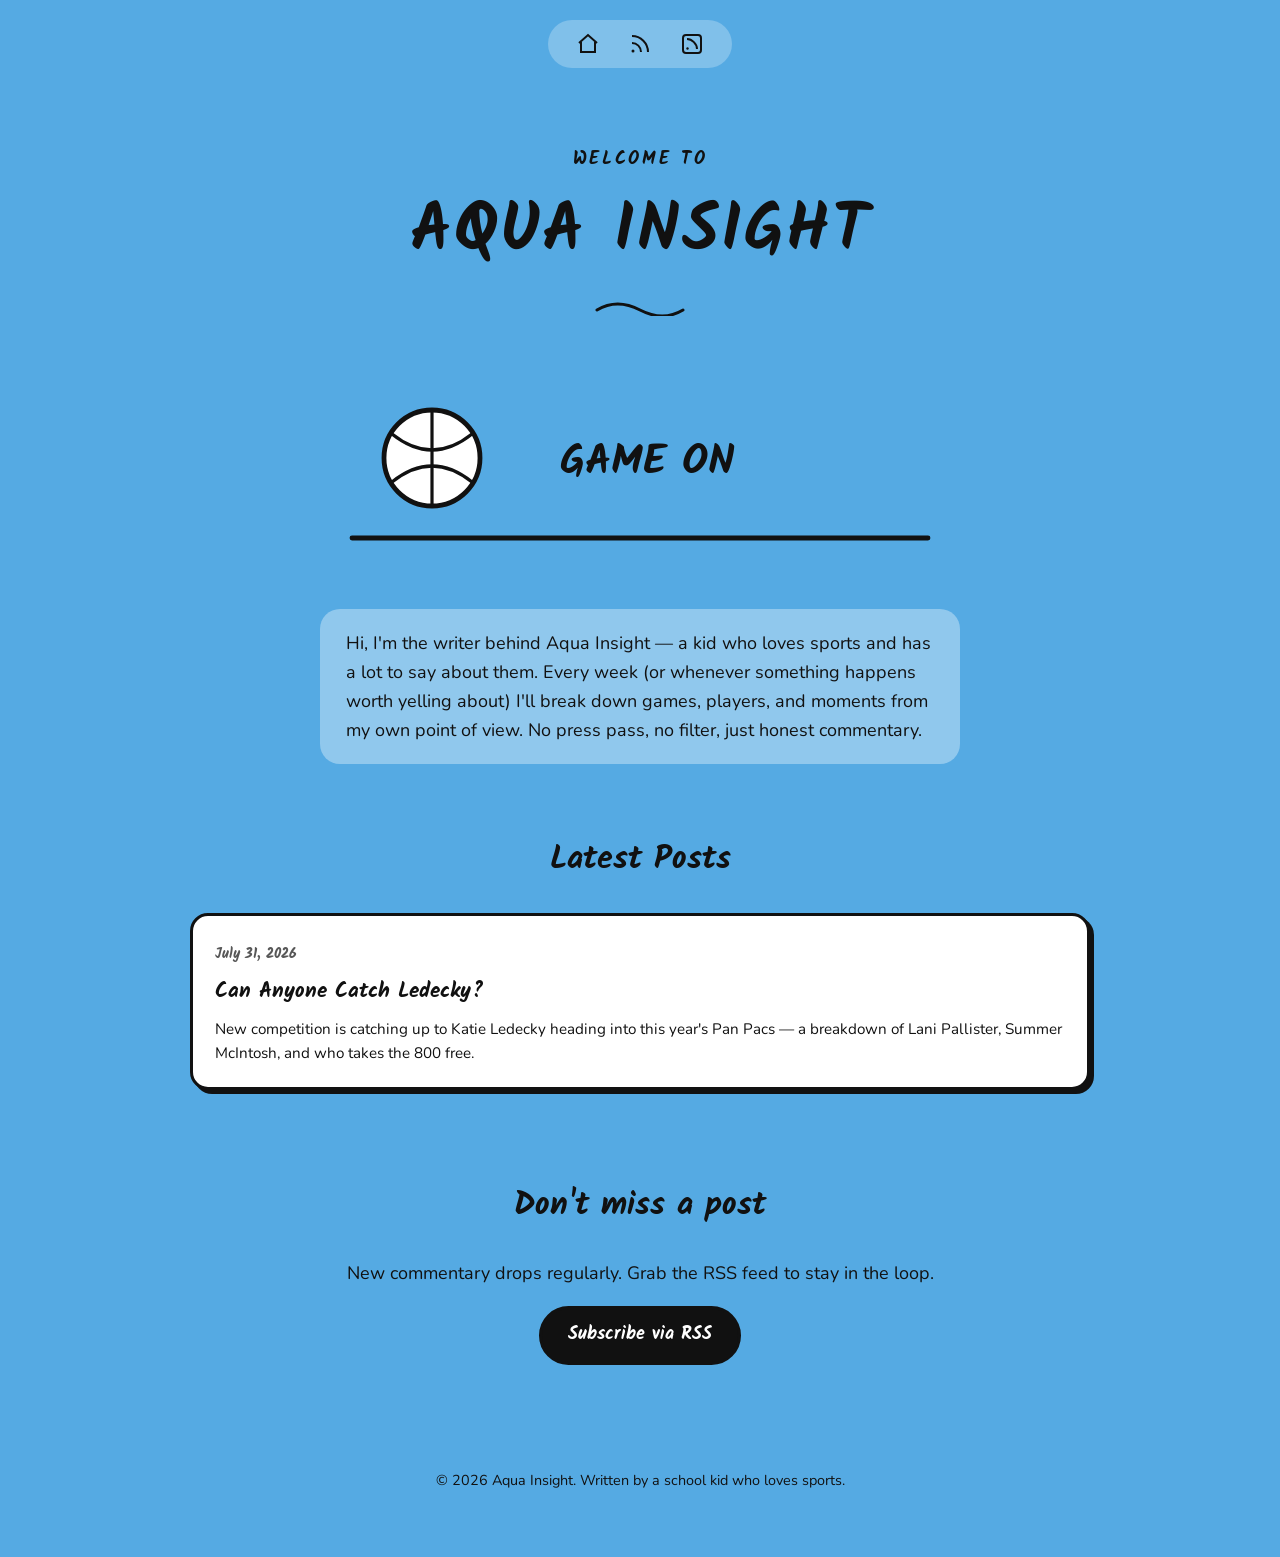
==== index.html @ 05214a24 "Remove tagline from homepage hero" ====
<!DOCTYPE html>
<html lang="en">
<head>
<meta charset="UTF-8">
<meta name="viewport" content="width=device-width, initial-scale=1.0">
<title>Aqua Insight — Sports Commentary</title>
<meta name="description" content="Sports commentary written by a school kid who loves the game.">
<link rel="icon" href="data:image/svg+xml,%3Csvg xmlns='http://www.w3.org/2000/svg' viewBox='0 0 100 100'%3E%3Ctext y='.9em' font-size='90'%3E%F0%9F%8F%80%3C/text%3E%3C/svg%3E">
<link rel="preconnect" href="https://fonts.googleapis.com">
<link href="https://fonts.googleapis.com/css2?family=Kalam:wght@400;700&family=Nunito:wght@400;600&display=swap" rel="stylesheet">
<link rel="stylesheet" href="css/style.css">
</head>
<body>

<header class="topbar">
  <nav class="pill-nav">
    <a href="index.html" title="Home" aria-label="Home">
      <svg viewBox="0 0 24 24" fill="none" stroke="currentColor" stroke-width="2"><path d="M3 11l9-8 9 8"/><path d="M5 10v10h14V10"/></svg>
    </a>
    <a href="#posts" title="Latest posts" aria-label="Latest posts">
      <svg viewBox="0 0 24 24" fill="none" stroke="currentColor" stroke-width="2"><path d="M4 11a9 9 0 0 1 9 9"/><path d="M4 4a16 16 0 0 1 16 16"/><circle cx="5" cy="19" r="1.5" fill="currentColor" stroke="none"/></svg>
    </a>
    <a href="feed.xml" title="RSS feed" aria-label="RSS feed">
      <svg viewBox="0 0 24 24" fill="none" stroke="currentColor" stroke-width="2"><rect x="3" y="3" width="18" height="18" rx="3"/><path d="M7 7c5 0 10 5 10 10"/><circle cx="7.5" cy="16.5" r="1.2" fill="currentColor" stroke="none"/></svg>
    </a>
  </nav>
</header>

<main>
  <section class="hero">
    <p class="eyebrow">WELCOME TO</p>
    <h1 class="site-title">AQUA INSIGHT</h1>
    <div class="squiggle"></div>

    <div class="hero-art">
      <svg viewBox="0 0 400 140" xmlns="http://www.w3.org/2000/svg">
        <circle cx="70" cy="70" r="30" fill="#fff" stroke="#111" stroke-width="3"/>
        <path d="M45 55 Q70 75 95 55" fill="none" stroke="#111" stroke-width="2"/>
        <path d="M45 85 Q70 65 95 85" fill="none" stroke="#111" stroke-width="2"/>
        <path d="M70 40 Q70 100 70 100" fill="none" stroke="#111" stroke-width="2"/>
        <line x1="20" y1="120" x2="380" y2="120" stroke="#111" stroke-width="3" stroke-linecap="round"/>
        <text x="150" y="80" font-family="Kalam, cursive" font-weight="700" font-size="26" fill="#111">GAME ON</text>
      </svg>
    </div>

    <p class="intro">
      Hi, I'm the writer behind Aqua Insight — a kid who loves sports and has a lot to
      say about them. Every week (or whenever something happens worth yelling about)
      I'll break down games, players, and moments from my own point of view. No press
      pass, no filter, just honest commentary.
    </p>
  </section>

  <section class="posts-section" id="posts">
    <h2>Latest Posts</h2>
    <div id="posts-grid" class="posts-grid">
      <p class="empty-state">Loading posts…</p>
    </div>
  </section>

  <section class="subscribe">
    <h2>Don't miss a post</h2>
    <p>New commentary drops regularly. Grab the RSS feed to stay in the loop.</p>
    <a class="btn" href="feed.xml">Subscribe via RSS</a>
  </section>
</main>

<footer>
  <p>&copy; <span id="year"></span> Aqua Insight. Written by a school kid who loves sports.</p>
</footer>

<script src="js/main.js"></script>
</body>
</html>
---- css/style.css ----
:root {
  --blue: #55aae3;
  --blue-dark: #2f7cb8;
  --ink: #111111;
  --card-1: #ffffff;
  --card-2: #ffe9b3;
  --card-3: #ffd1dc;
  --card-4: #c8f4de;
  --pill-bg: rgba(255, 255, 255, 0.25);
  --max-width: 900px;
}

* {
  box-sizing: border-box;
}

html {
  scroll-behavior: smooth;
}

body {
  margin: 0;
  background: var(--blue);
  color: var(--ink);
  font-family: "Nunito", sans-serif;
  font-size: 18px;
  line-height: 1.6;
}

h1, h2, h3, .brand {
  font-family: "Kalam", cursive;
  font-weight: 700;
  margin: 0;
}

a {
  color: var(--ink);
}

img, svg {
  max-width: 100%;
}

.wrap {
  max-width: var(--max-width);
  margin: 0 auto;
  padding: 0 24px;
}

/* Nav */
.topbar {
  padding: 20px 24px;
  display: flex;
  justify-content: center;
}

.pill-nav {
  display: flex;
  align-items: center;
  gap: 28px;
  background: var(--pill-bg);
  border-radius: 999px;
  padding: 12px 28px;
}

.pill-nav a {
  display: flex;
  align-items: center;
  justify-content: center;
  text-decoration: none;
  color: var(--ink);
}

.pill-nav svg {
  width: 24px;
  height: 24px;
}

/* Hero */
.hero {
  text-align: center;
  padding: 40px 24px 20px;
}

.eyebrow {
  font-family: "Kalam", cursive;
  font-weight: 700;
  letter-spacing: 0.15em;
  margin-bottom: 4px;
}

.site-title {
  font-size: clamp(2.6rem, 8vw, 4.2rem);
  letter-spacing: 0.03em;
}

.squiggle {
  width: 90px;
  height: 20px;
  margin: 10px auto;
  background: url("data:image/svg+xml,%3Csvg xmlns='http://www.w3.org/2000/svg' viewBox='0 0 90 20'%3E%3Cpath d='M2 14 Q 22 2 45 14 T 88 14' fill='none' stroke='%23111111' stroke-width='3' stroke-linecap='round'/%3E%3C/svg%3E") no-repeat center / contain;
}

.tagline {
  font-family: "Kalam", cursive;
  font-weight: 700;
  font-size: 1.2rem;
}

.tagline .accent {
  text-decoration: underline;
  text-decoration-style: wavy;
}

.hero-art {
  margin: 30px auto;
  max-width: 640px;
}

.intro {
  max-width: 640px;
  margin: 0 auto;
  text-align: left;
  background: rgba(255, 255, 255, 0.35);
  border-radius: 20px;
  padding: 20px 26px;
}

/* Posts */
.posts-section {
  padding: 50px 24px;
}

.posts-section h2,
.subscribe h2 {
  text-align: center;
  font-size: 2rem;
  margin-bottom: 28px;
}

.posts-grid {
  max-width: var(--max-width);
  margin: 0 auto;
  display: grid;
  grid-template-columns: repeat(auto-fit, minmax(240px, 1fr));
  gap: 20px;
}

.post-card {
  display: block;
  text-decoration: none;
  border-radius: 18px;
  padding: 22px;
  border: 3px solid var(--ink);
  box-shadow: 4px 4px 0 var(--ink);
  transition: transform 0.15s ease;
}

.post-card:hover {
  transform: translate(-2px, -2px);
}

.post-card:nth-child(4n+1) { background: var(--card-1); }
.post-card:nth-child(4n+2) { background: var(--card-2); }
.post-card:nth-child(4n+3) { background: var(--card-3); }
.post-card:nth-child(4n+4) { background: var(--card-4); }

.post-card .date {
  font-family: "Kalam", cursive;
  font-weight: 700;
  font-size: 0.85rem;
  opacity: 0.7;
}

.post-card h3 {
  font-size: 1.3rem;
  margin: 8px 0;
}

.post-card p {
  margin: 0;
  font-size: 0.95rem;
}

.empty-state {
  text-align: center;
  opacity: 0.8;
}

/* Subscribe */
.subscribe {
  text-align: center;
  padding: 40px 24px 60px;
}

.btn {
  display: inline-block;
  background: var(--ink);
  color: #fff;
  text-decoration: none;
  font-family: "Kalam", cursive;
  font-weight: 700;
  padding: 12px 26px;
  border-radius: 999px;
  border: 3px solid var(--ink);
}

.btn:hover {
  background: transparent;
  color: var(--ink);
}

/* Footer */
footer {
  text-align: center;
  padding: 30px 24px 50px;
  font-size: 0.9rem;
}

/* Post page */
.post-page {
  max-width: 680px;
  margin: 0 auto;
  padding: 20px 24px 60px;
}

.post-page .back {
  display: inline-block;
  margin-bottom: 20px;
  font-family: "Kalam", cursive;
  font-weight: 700;
  text-decoration: none;
}

.post-page article {
  background: #fff;
  border: 3px solid var(--ink);
  box-shadow: 6px 6px 0 var(--ink);
  border-radius: 20px;
  padding: 34px;
}

.post-page h1 {
  font-size: 2.2rem;
  margin-bottom: 6px;
}

.post-page .byline {
  font-family: "Kalam", cursive;
  font-weight: 700;
  display: block;
  margin-bottom: 2px;
}

.post-page .date {
  font-family: "Kalam", cursive;
  opacity: 0.7;
  margin-bottom: 20px;
  display: block;
}

.post-page p {
  margin: 0 0 16px;
}
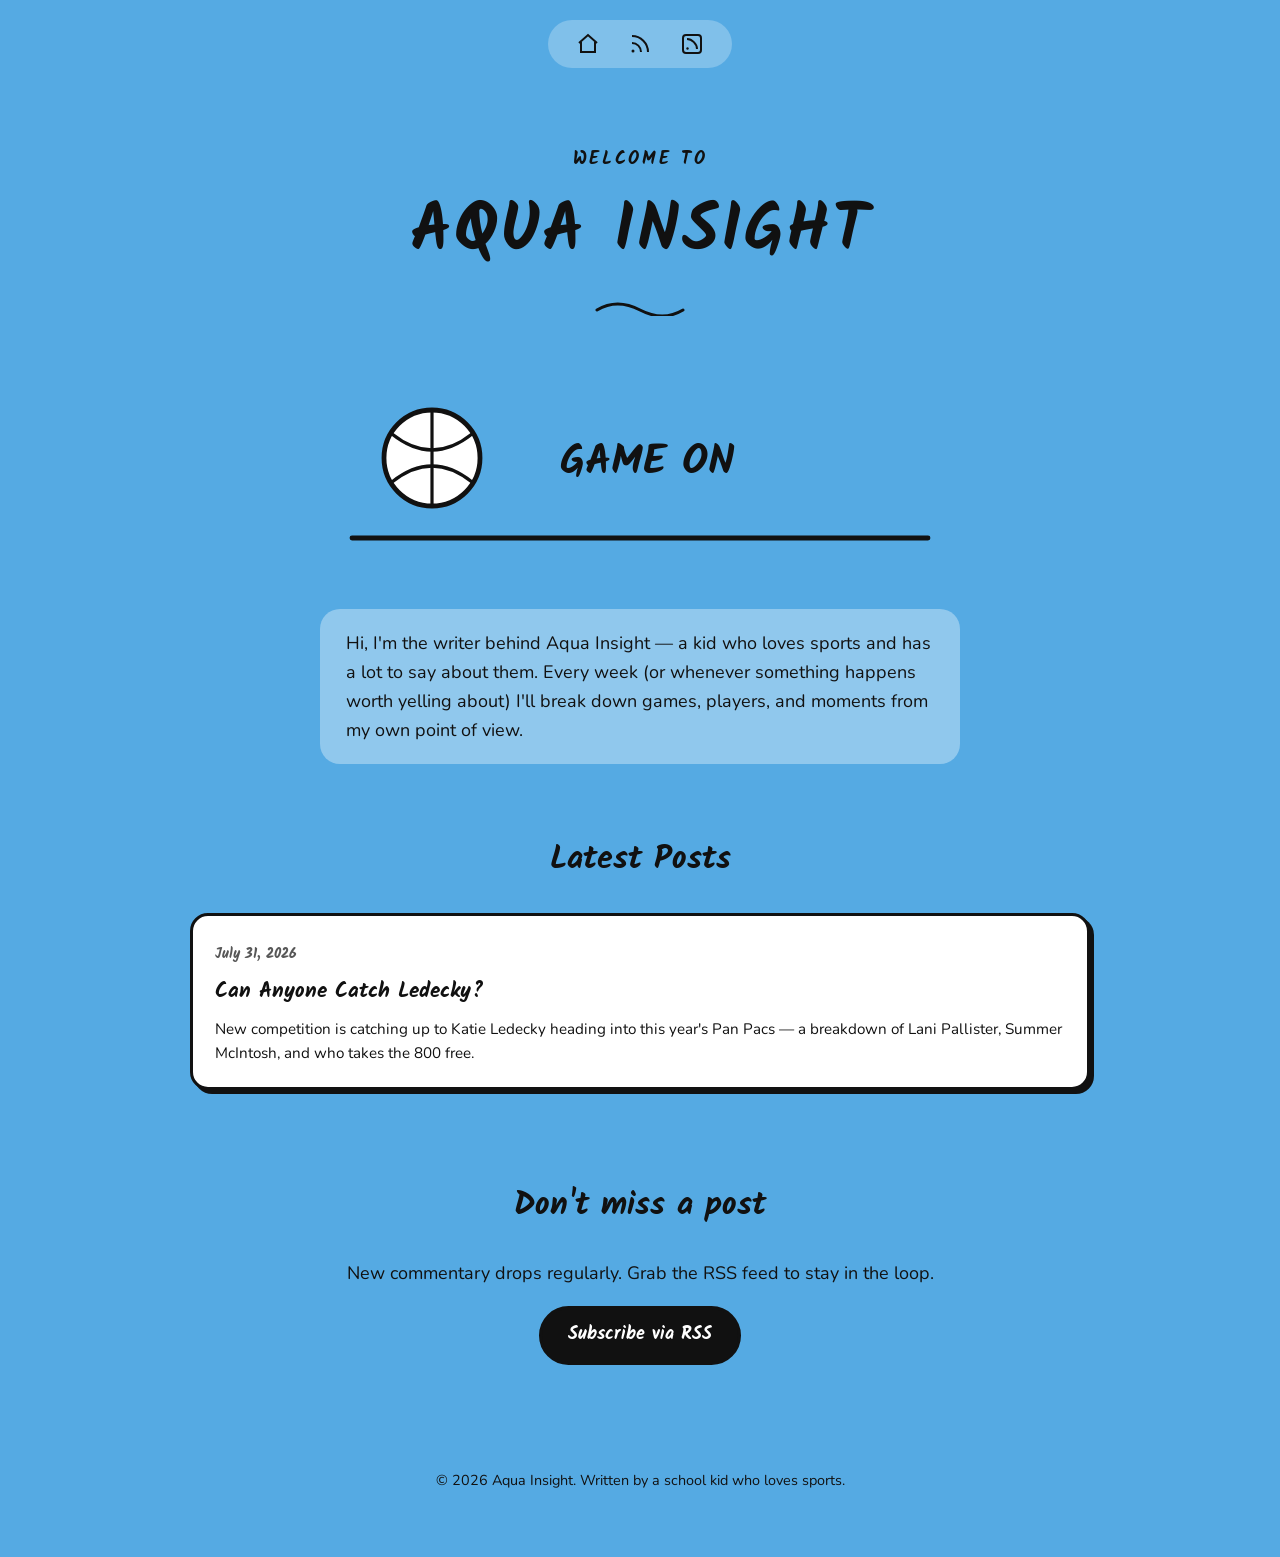
==== commit e4cdef9b: "Trim intro paragraph" ====
--- a/index.html
+++ b/index.html
@@ -46,8 +46,7 @@
     <p class="intro">
       Hi, I'm the writer behind Aqua Insight — a kid who loves sports and has a lot to
       say about them. Every week (or whenever something happens worth yelling about)
-      I'll break down games, players, and moments from my own point of view. No press
-      pass, no filter, just honest commentary.
+      I'll break down games, players, and moments from my own point of view.
     </p>
   </section>
 
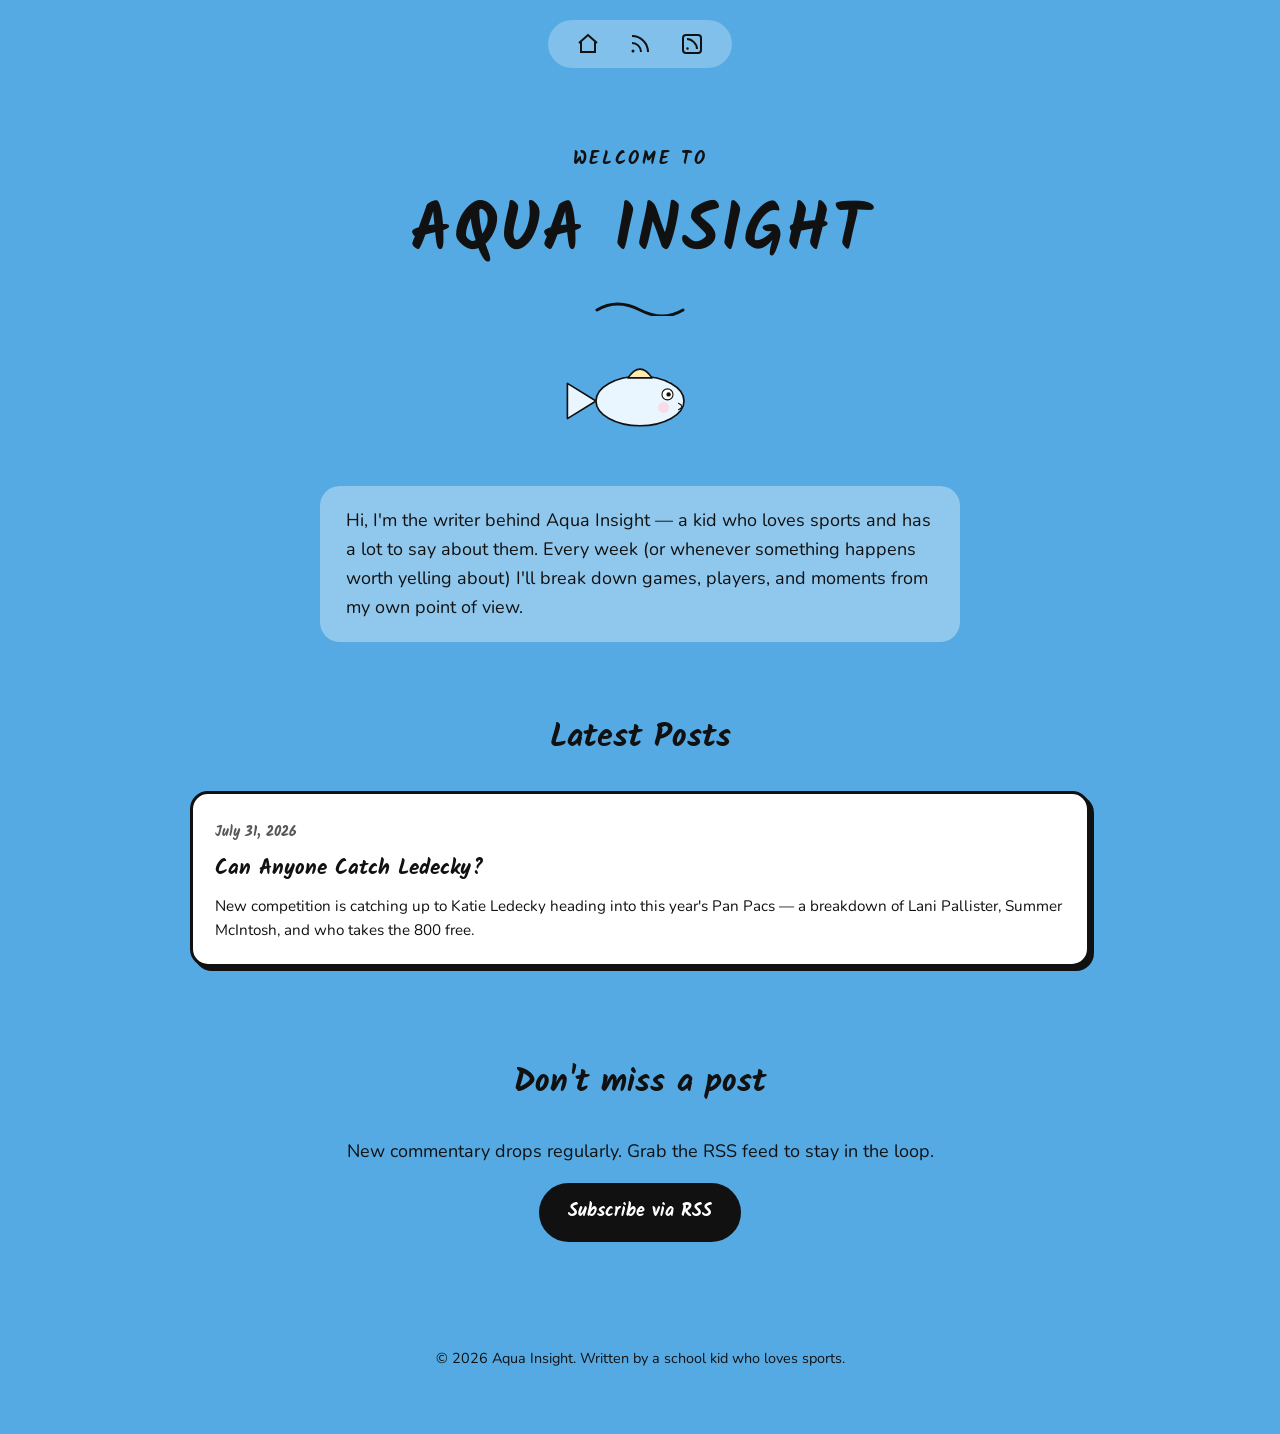
==== commit 8290a5ba: "Add animated swimming fish mascot to hero Simple SVG + CSS animation (bob, tail wag, blink, rising b" ====
--- a/index.html
+++ b/index.html
@@ -33,13 +33,22 @@
     <div class="squiggle"></div>
 
     <div class="hero-art">
-      <svg viewBox="0 0 400 140" xmlns="http://www.w3.org/2000/svg">
-        <circle cx="70" cy="70" r="30" fill="#fff" stroke="#111" stroke-width="3"/>
-        <path d="M45 55 Q70 75 95 55" fill="none" stroke="#111" stroke-width="2"/>
-        <path d="M45 85 Q70 65 95 85" fill="none" stroke="#111" stroke-width="2"/>
-        <path d="M70 40 Q70 100 70 100" fill="none" stroke="#111" stroke-width="2"/>
-        <line x1="20" y1="120" x2="380" y2="120" stroke="#111" stroke-width="3" stroke-linecap="round"/>
-        <text x="150" y="80" font-family="Kalam, cursive" font-weight="700" font-size="26" fill="#111">GAME ON</text>
+      <svg class="fish" viewBox="0 0 400 200" xmlns="http://www.w3.org/2000/svg" role="img" aria-label="A cartoon fish swimming">
+        <circle class="bubble bubble-1" cx="262" cy="78" r="4" fill="#fff" opacity="0.8"/>
+        <circle class="bubble bubble-2" cx="274" cy="92" r="3" fill="#fff" opacity="0.8"/>
+        <circle class="bubble bubble-3" cx="252" cy="66" r="2.5" fill="#fff" opacity="0.8"/>
+
+        <g class="fish-body">
+          <path class="fish-tail" d="M120 100 L68 68 L68 132 Z" fill="#eaf6ff" stroke="#111" stroke-width="3" stroke-linejoin="round"/>
+          <ellipse cx="200" cy="100" rx="80" ry="45" fill="#eaf6ff" stroke="#111" stroke-width="3"/>
+          <path d="M178 58 Q200 26 222 58 Z" fill="#ffe9b3" stroke="#111" stroke-width="3" stroke-linejoin="round"/>
+          <circle cx="243" cy="112" r="10" fill="#ffd1dc" opacity="0.7"/>
+          <g class="fish-eye">
+            <circle cx="250" cy="88" r="10" fill="#fff" stroke="#111" stroke-width="2"/>
+            <circle cx="252" cy="88" r="4" fill="#111"/>
+          </g>
+          <path d="M270 104 Q282 110 270 116" fill="none" stroke="#111" stroke-width="2" stroke-linecap="round"/>
+        </g>
       </svg>
     </div>
 
--- a/css/style.css
+++ b/css/style.css
@@ -117,6 +117,82 @@
   max-width: 640px;
 }
 
+/* Fish mascot */
+.fish {
+  width: 220px;
+  height: auto;
+  display: block;
+  margin: 0 auto;
+  cursor: pointer;
+  transition: transform 0.25s ease;
+}
+
+.fish:hover {
+  transform: scale(1.05);
+}
+
+.fish-body {
+  transform-origin: 200px 100px;
+  animation: fish-bob 2.4s ease-in-out infinite;
+}
+
+.fish-tail {
+  transform-box: fill-box;
+  transform-origin: right center;
+  animation: fish-tail-wag 0.7s ease-in-out infinite;
+}
+
+.fish:hover .fish-tail {
+  animation-duration: 0.35s;
+}
+
+.fish-eye {
+  transform-box: fill-box;
+  transform-origin: center;
+  animation: fish-blink 4s ease-in-out infinite;
+}
+
+.bubble {
+  transform-box: fill-box;
+  transform-origin: center;
+  animation: fish-bubble 2.6s ease-in infinite;
+}
+
+.bubble-2 {
+  animation-delay: 0.6s;
+}
+
+.bubble-3 {
+  animation-delay: 1.3s;
+}
+
+@keyframes fish-bob {
+  0%, 100% { transform: translateY(0) rotate(0deg); }
+  50% { transform: translateY(-8px) rotate(-2deg); }
+}
+
+@keyframes fish-tail-wag {
+  0%, 100% { transform: rotate(-14deg); }
+  50% { transform: rotate(14deg); }
+}
+
+@keyframes fish-blink {
+  0%, 92%, 100% { transform: scaleY(1); }
+  95% { transform: scaleY(0.1); }
+}
+
+@keyframes fish-bubble {
+  0% { transform: translateY(0); opacity: 0; }
+  15% { opacity: 0.8; }
+  100% { transform: translateY(-40px); opacity: 0; }
+}
+
+@media (prefers-reduced-motion: reduce) {
+  .fish-body, .fish-tail, .fish-eye, .bubble {
+    animation: none;
+  }
+}
+
 .intro {
   max-width: 640px;
   margin: 0 auto;
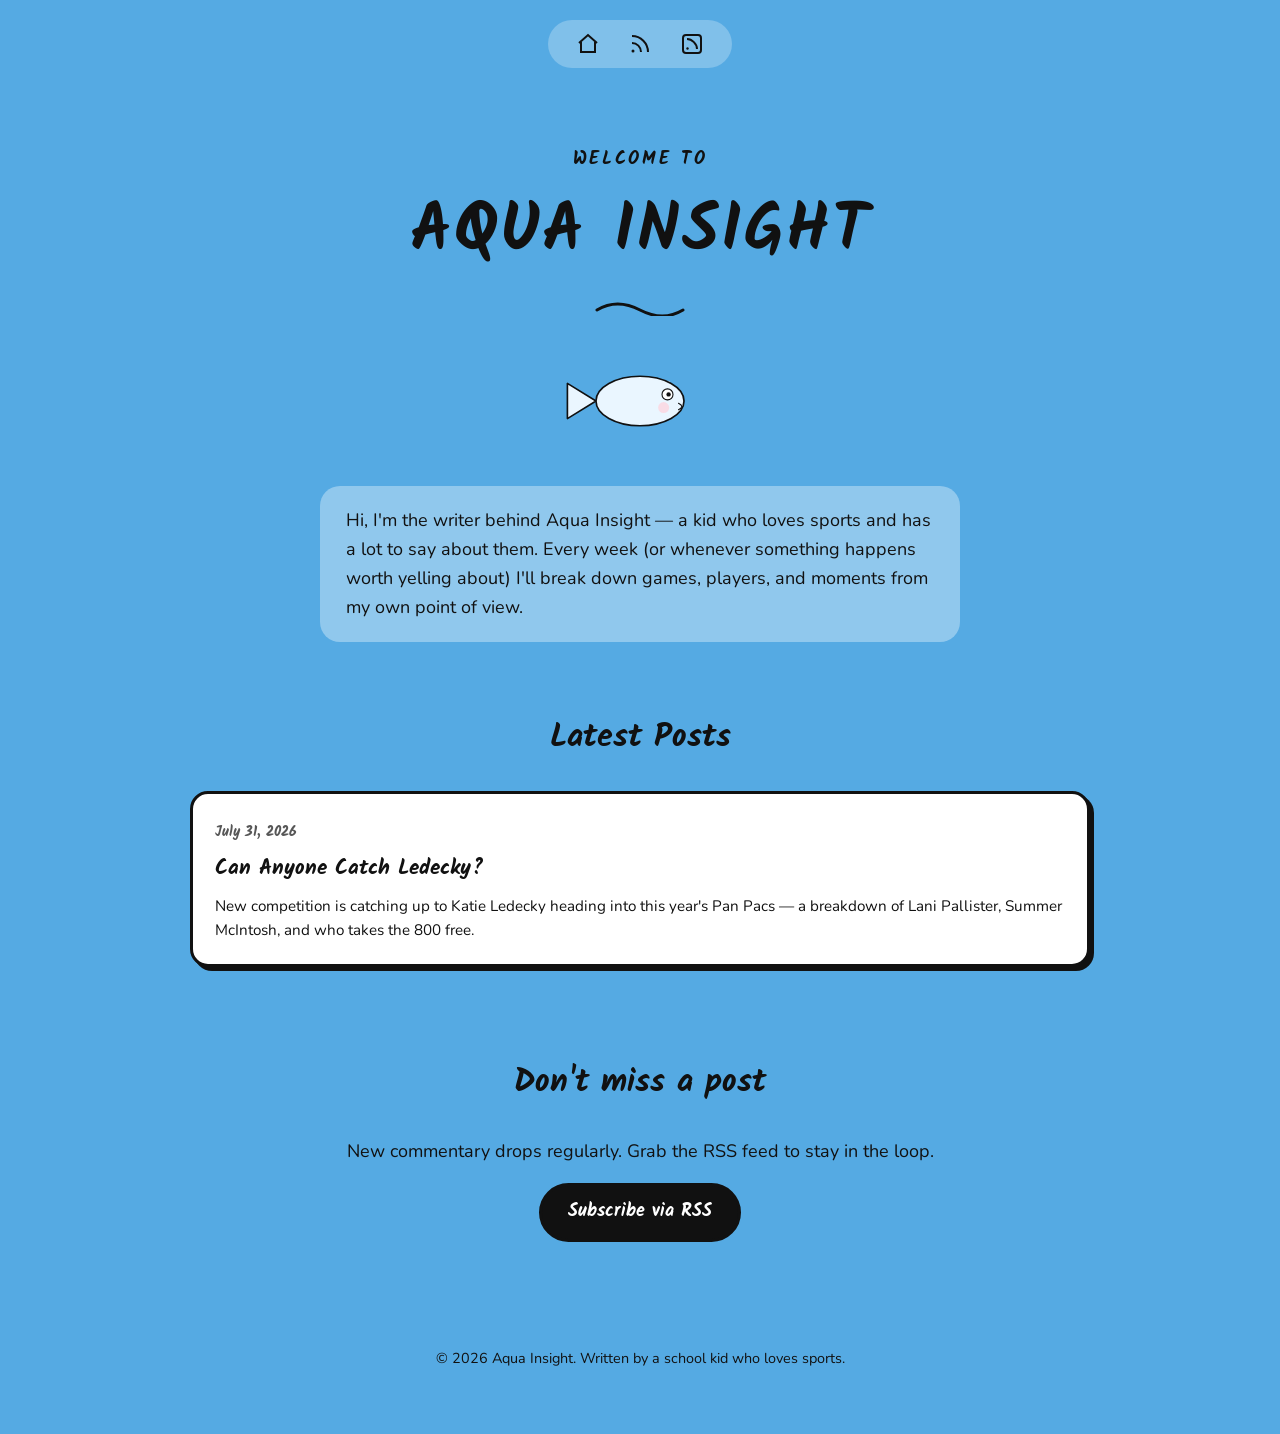
==== commit 080d5dda: "Remove top fin bump, swap tail wag for horizontal swish Rotating the tail read as vertical flapping;" ====
--- a/index.html
+++ b/index.html
@@ -41,7 +41,6 @@
         <g class="fish-body">
           <path class="fish-tail" d="M120 100 L68 68 L68 132 Z" fill="#eaf6ff" stroke="#111" stroke-width="3" stroke-linejoin="round"/>
           <ellipse cx="200" cy="100" rx="80" ry="45" fill="#eaf6ff" stroke="#111" stroke-width="3"/>
-          <path d="M178 58 Q200 26 222 58 Z" fill="#ffe9b3" stroke="#111" stroke-width="3" stroke-linejoin="round"/>
           <circle cx="243" cy="112" r="10" fill="#ffd1dc" opacity="0.7"/>
           <g class="fish-eye">
             <circle cx="250" cy="88" r="10" fill="#fff" stroke="#111" stroke-width="2"/>
--- a/css/style.css
+++ b/css/style.css
@@ -172,8 +172,8 @@
 }
 
 @keyframes fish-tail-wag {
-  0%, 100% { transform: rotate(-14deg); }
-  50% { transform: rotate(14deg); }
+  0%, 100% { transform: scaleX(1); }
+  50% { transform: scaleX(0.55); }
 }
 
 @keyframes fish-blink {
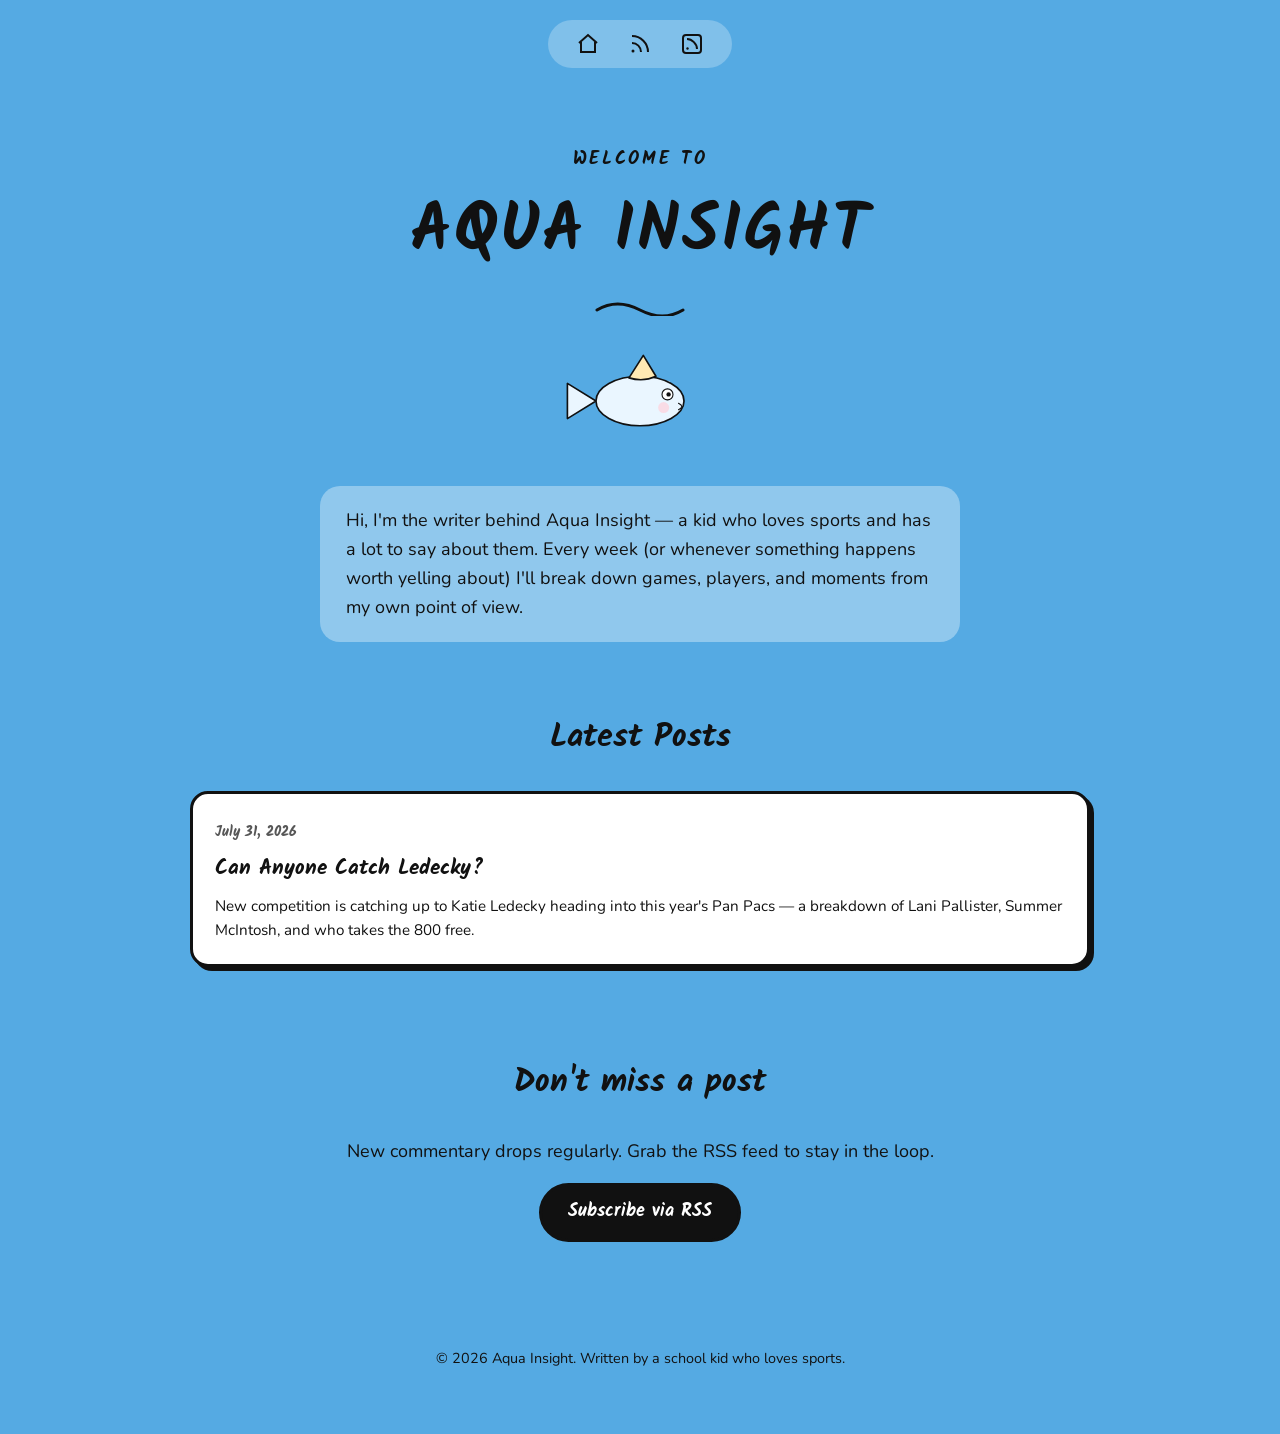
==== commit fff77c32: "Re-add dorsal fin as a proper triangle instead of a dome" ====
--- a/index.html
+++ b/index.html
@@ -41,6 +41,7 @@
         <g class="fish-body">
           <path class="fish-tail" d="M120 100 L68 68 L68 132 Z" fill="#eaf6ff" stroke="#111" stroke-width="3" stroke-linejoin="round"/>
           <ellipse cx="200" cy="100" rx="80" ry="45" fill="#eaf6ff" stroke="#111" stroke-width="3"/>
+          <path d="M180 58 L206 17 L229 55 Q206 66 180 58 Z" fill="#ffe9b3" stroke="#111" stroke-width="3" stroke-linejoin="round"/>
           <circle cx="243" cy="112" r="10" fill="#ffd1dc" opacity="0.7"/>
           <g class="fish-eye">
             <circle cx="250" cy="88" r="10" fill="#fff" stroke="#111" stroke-width="2"/>
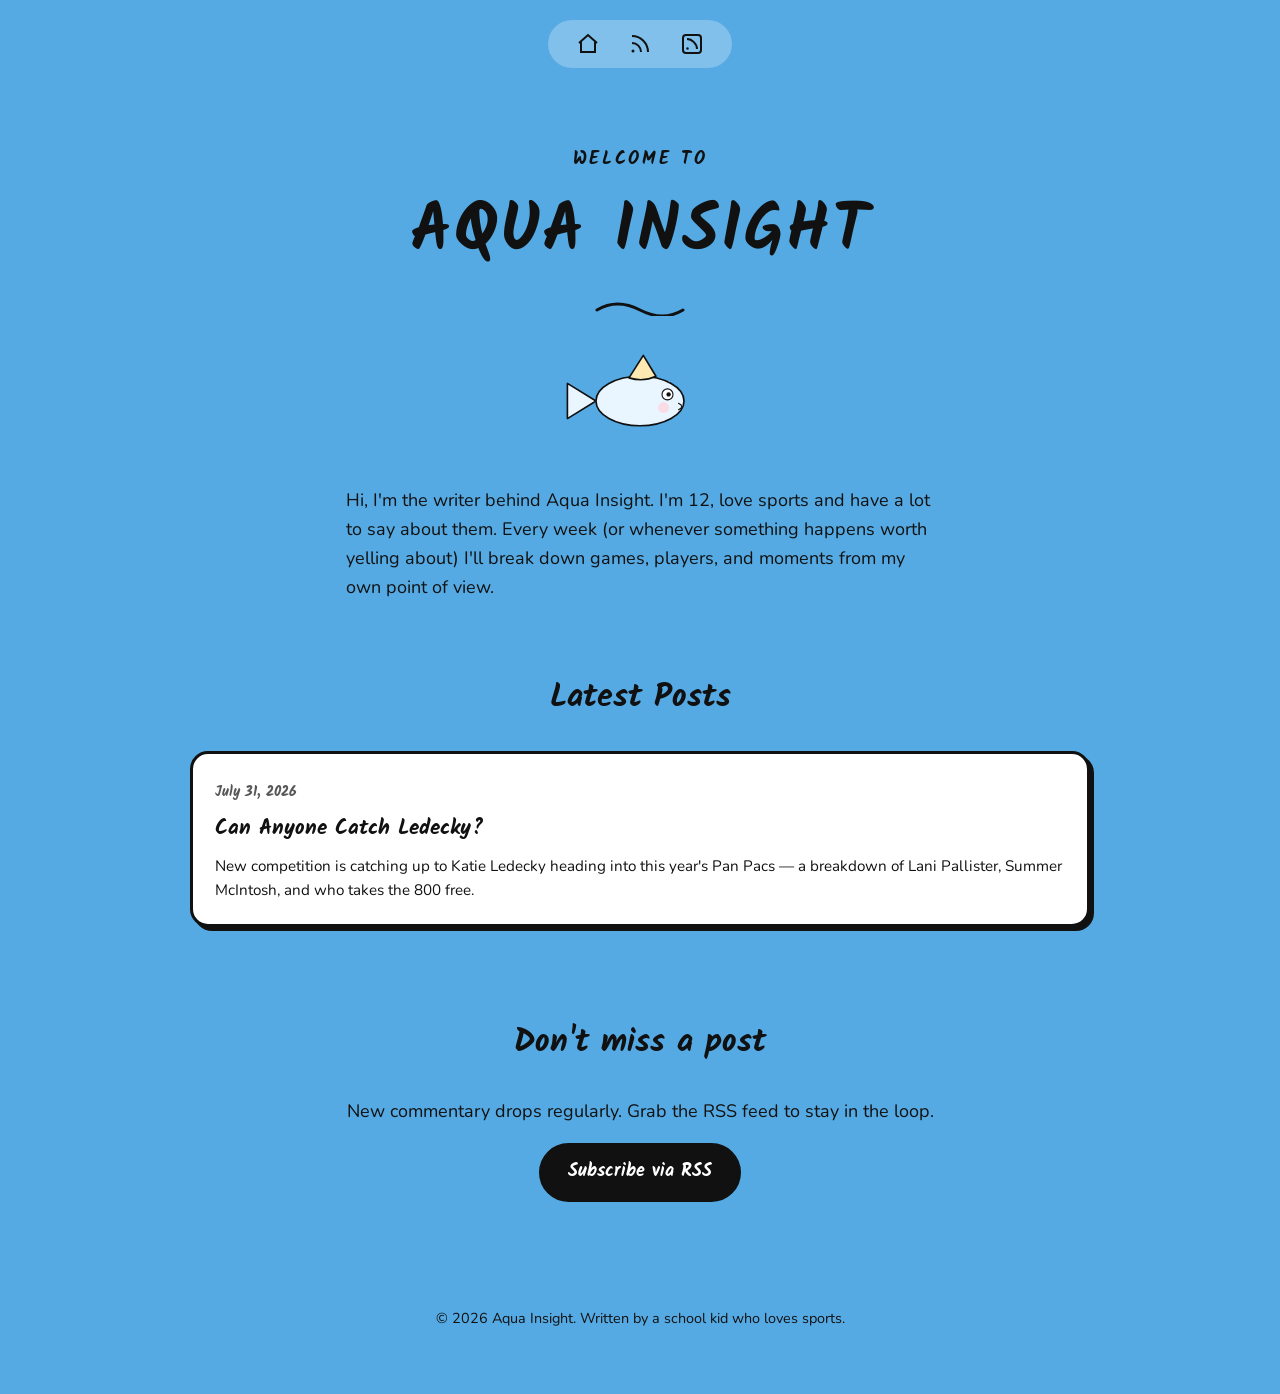
==== commit 9af64607: "Update intro text and remove background box Simplifies the intro to state age directly, and drops th" ====
--- a/index.html
+++ b/index.html
@@ -53,8 +53,8 @@
     </div>
 
     <p class="intro">
-      Hi, I'm the writer behind Aqua Insight — a kid who loves sports and has a lot to
-      say about them. Every week (or whenever something happens worth yelling about)
+      Hi, I'm the writer behind Aqua Insight. I'm 12, love sports and have a lot to say
+      about them. Every week (or whenever something happens worth yelling about)
       I'll break down games, players, and moments from my own point of view.
     </p>
   </section>
--- a/css/style.css
+++ b/css/style.css
@@ -195,11 +195,9 @@
 
 .intro {
   max-width: 640px;
-  margin: 0 auto;
+  margin: 30px auto 0;
   text-align: left;
-  background: rgba(255, 255, 255, 0.35);
-  border-radius: 20px;
-  padding: 20px 26px;
+  padding: 0 26px;
 }
 
 /* Posts */
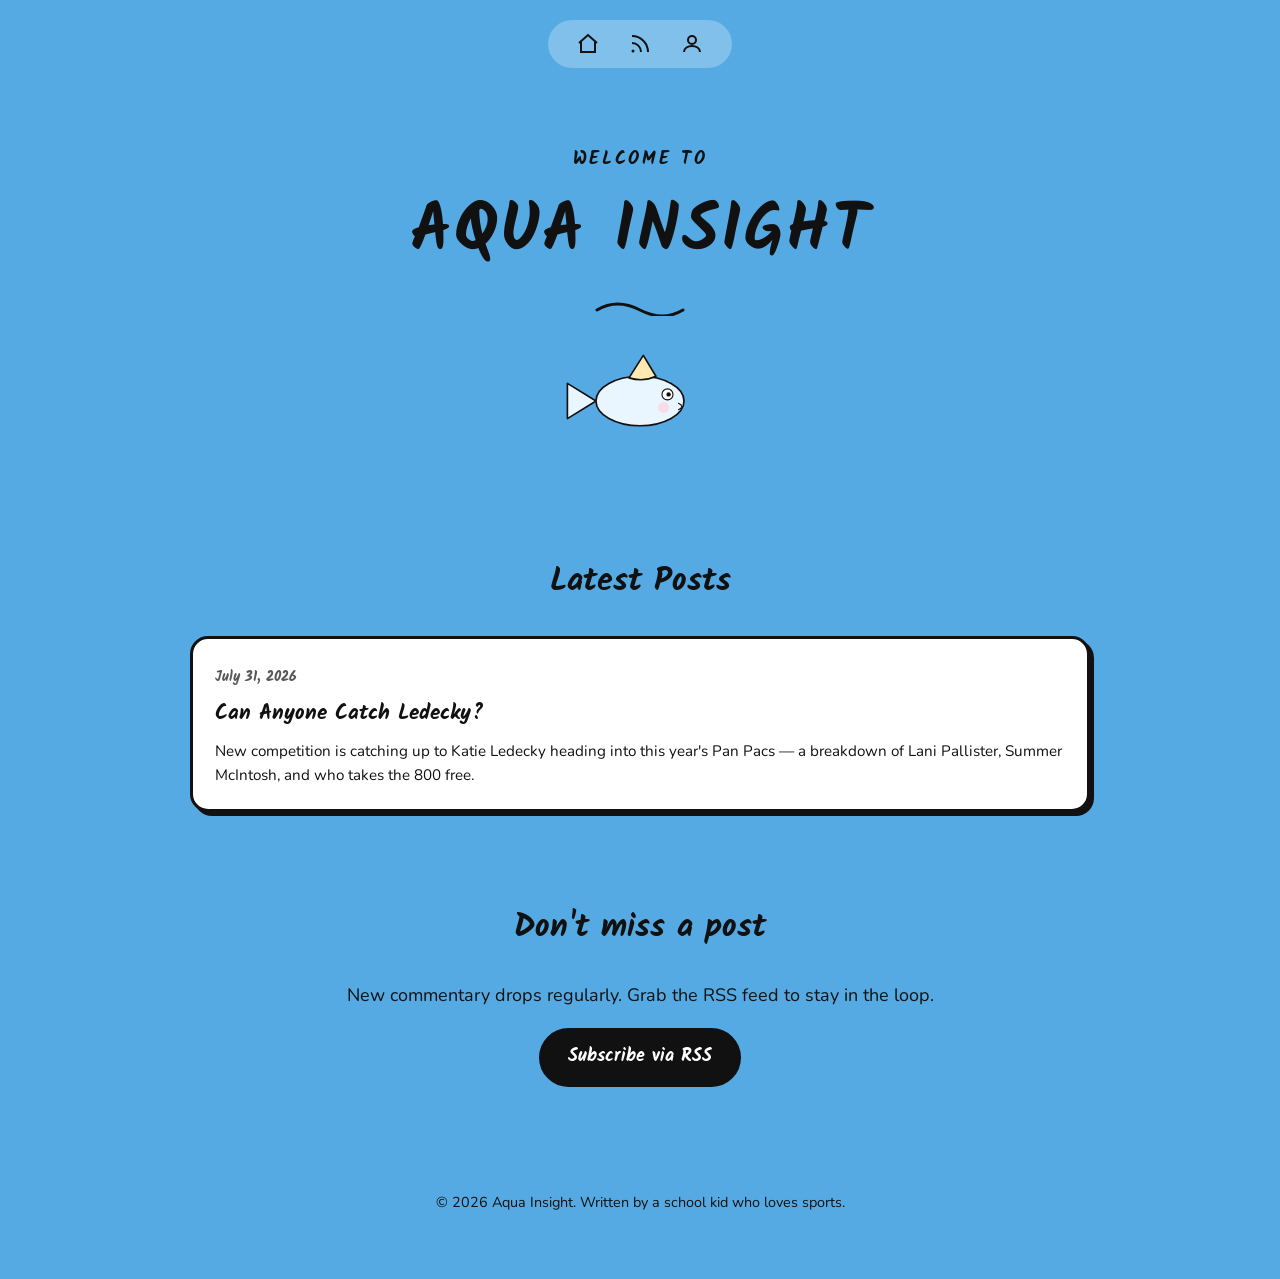
==== commit 5105d423: "Move intro paragraph to its own About page Replaces the top nav's RSS icon with an About link (keeps" ====
--- a/index.html
+++ b/index.html
@@ -20,8 +20,8 @@
     <a href="#posts" title="Latest posts" aria-label="Latest posts">
       <svg viewBox="0 0 24 24" fill="none" stroke="currentColor" stroke-width="2"><path d="M4 11a9 9 0 0 1 9 9"/><path d="M4 4a16 16 0 0 1 16 16"/><circle cx="5" cy="19" r="1.5" fill="currentColor" stroke="none"/></svg>
     </a>
-    <a href="feed.xml" title="RSS feed" aria-label="RSS feed">
-      <svg viewBox="0 0 24 24" fill="none" stroke="currentColor" stroke-width="2"><rect x="3" y="3" width="18" height="18" rx="3"/><path d="M7 7c5 0 10 5 10 10"/><circle cx="7.5" cy="16.5" r="1.2" fill="currentColor" stroke="none"/></svg>
+    <a href="about.html" title="About" aria-label="About">
+      <svg viewBox="0 0 24 24" fill="none" stroke="currentColor" stroke-width="2"><circle cx="12" cy="8" r="4"/><path d="M4 20c0-4 4-6 8-6s8 2 8 6"/></svg>
     </a>
   </nav>
 </header>
@@ -52,11 +52,6 @@
       </svg>
     </div>
 
-    <p class="intro">
-      Hi, I'm the writer behind Aqua Insight. I'm 12, love sports and have a lot to say
-      about them. Every week (or whenever something happens worth yelling about)
-      I'll break down games, players, and moments from my own point of view.
-    </p>
   </section>
 
   <section class="posts-section" id="posts">
--- a/css/style.css
+++ b/css/style.css
@@ -193,11 +193,8 @@
   }
 }
 
-.intro {
-  max-width: 640px;
-  margin: 30px auto 0;
-  text-align: left;
-  padding: 0 26px;
+.about-text {
+  font-family: "Kalam", cursive;
 }
 
 /* Posts */
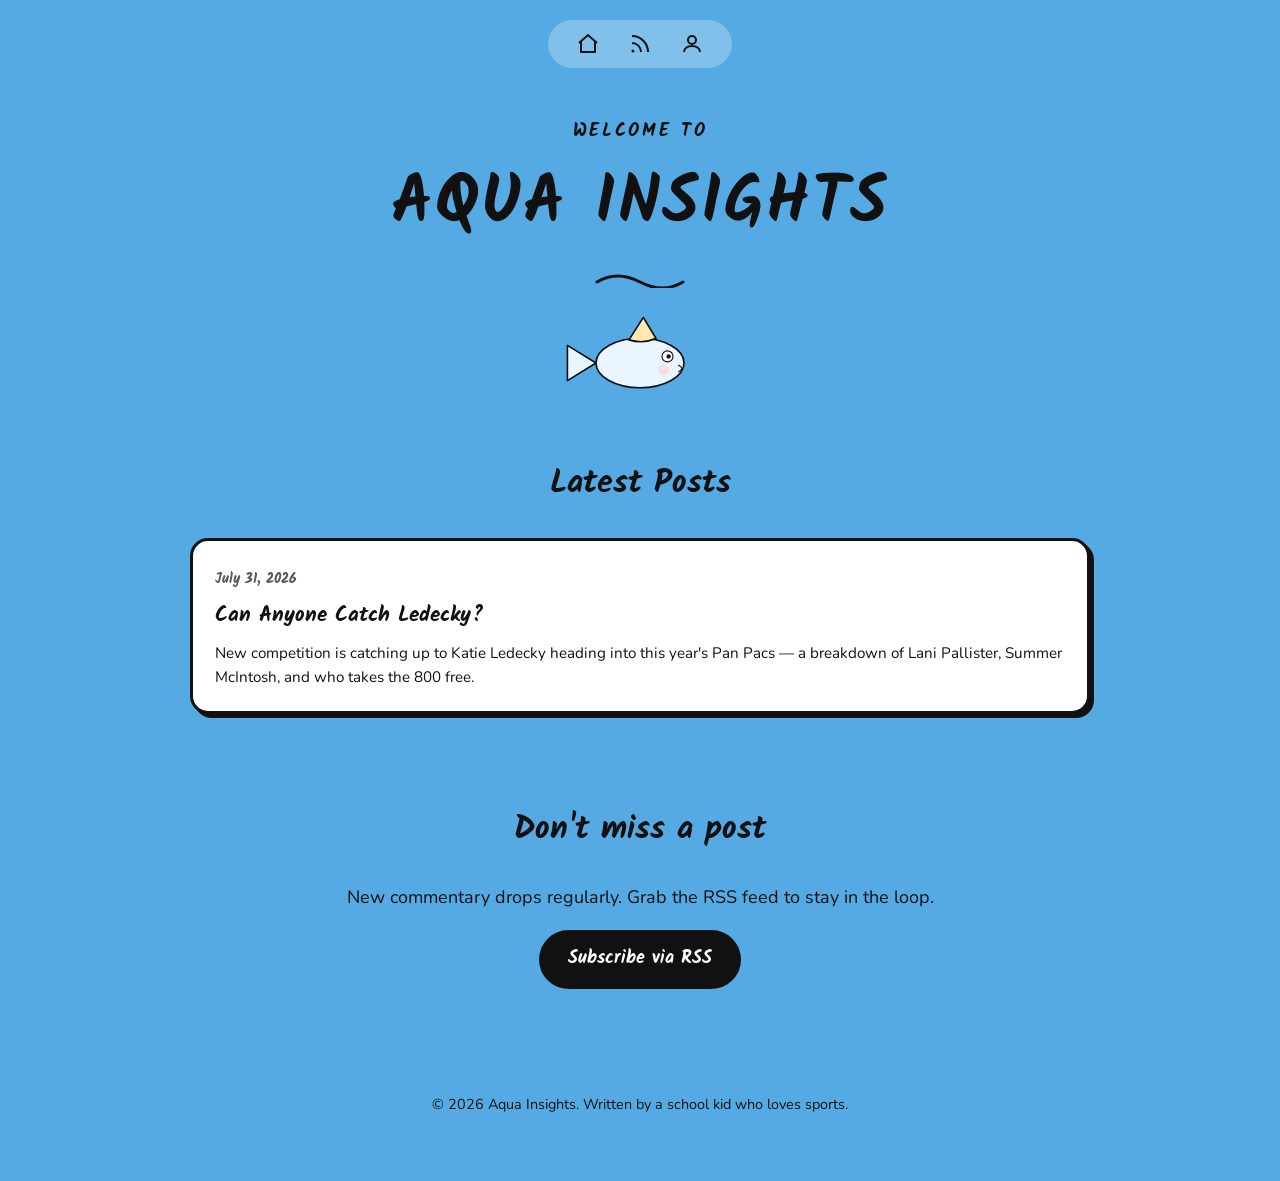
==== commit 633cc808: "Pluralize site title to Aqua Insights" ====
--- a/index.html
+++ b/index.html
@@ -3,7 +3,7 @@
 <head>
 <meta charset="UTF-8">
 <meta name="viewport" content="width=device-width, initial-scale=1.0">
-<title>Aqua Insight — Sports Commentary</title>
+<title>Aqua Insights — Sports Commentary</title>
 <meta name="description" content="Sports commentary written by a school kid who loves the game.">
 <link rel="icon" href="data:image/svg+xml,%3Csvg xmlns='http://www.w3.org/2000/svg' viewBox='0 0 100 100'%3E%3Ctext y='.9em' font-size='90'%3E%F0%9F%8F%80%3C/text%3E%3C/svg%3E">
 <link rel="preconnect" href="https://fonts.googleapis.com">
@@ -29,7 +29,7 @@
 <main>
   <section class="hero">
     <p class="eyebrow">WELCOME TO</p>
-    <h1 class="site-title">AQUA INSIGHT</h1>
+    <h1 class="site-title">AQUA INSIGHTS</h1>
     <div class="squiggle"></div>
 
     <div class="hero-art">
@@ -69,7 +69,7 @@
 </main>
 
 <footer>
-  <p>&copy; <span id="year"></span> Aqua Insight. Written by a school kid who loves sports.</p>
+  <p>&copy; <span id="year"></span> Aqua Insights. Written by a school kid who loves sports.</p>
 </footer>
 
 <script src="js/main.js"></script>
--- a/css/style.css
+++ b/css/style.css
@@ -79,7 +79,7 @@
 /* Hero */
 .hero {
   text-align: center;
-  padding: 40px 24px 20px;
+  padding: 12px 24px 10px;
 }
 
 .eyebrow {
@@ -113,7 +113,7 @@
 }
 
 .hero-art {
-  margin: 30px auto;
+  margin: 20px auto 10px;
   max-width: 640px;
 }
 
@@ -199,7 +199,7 @@
 
 /* Posts */
 .posts-section {
-  padding: 50px 24px;
+  padding: 20px 24px 50px;
 }
 
 .posts-section h2,
